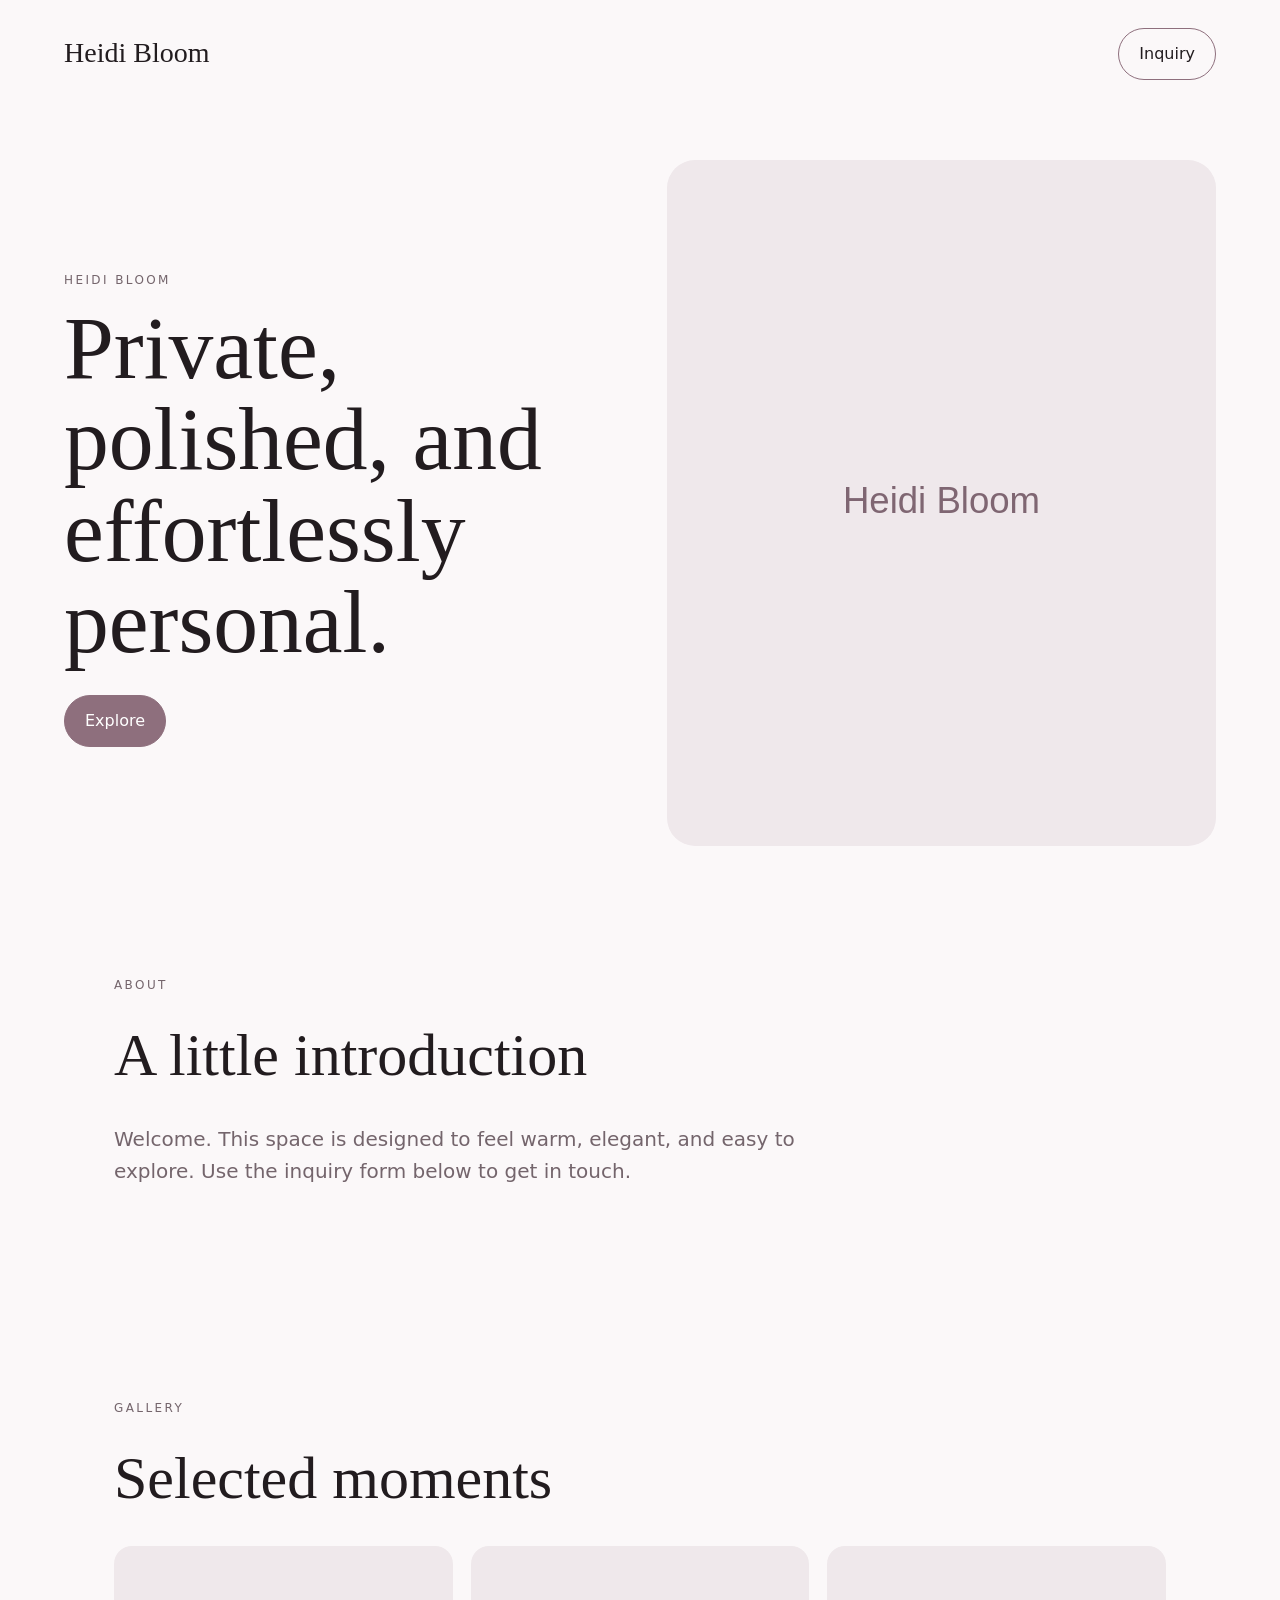
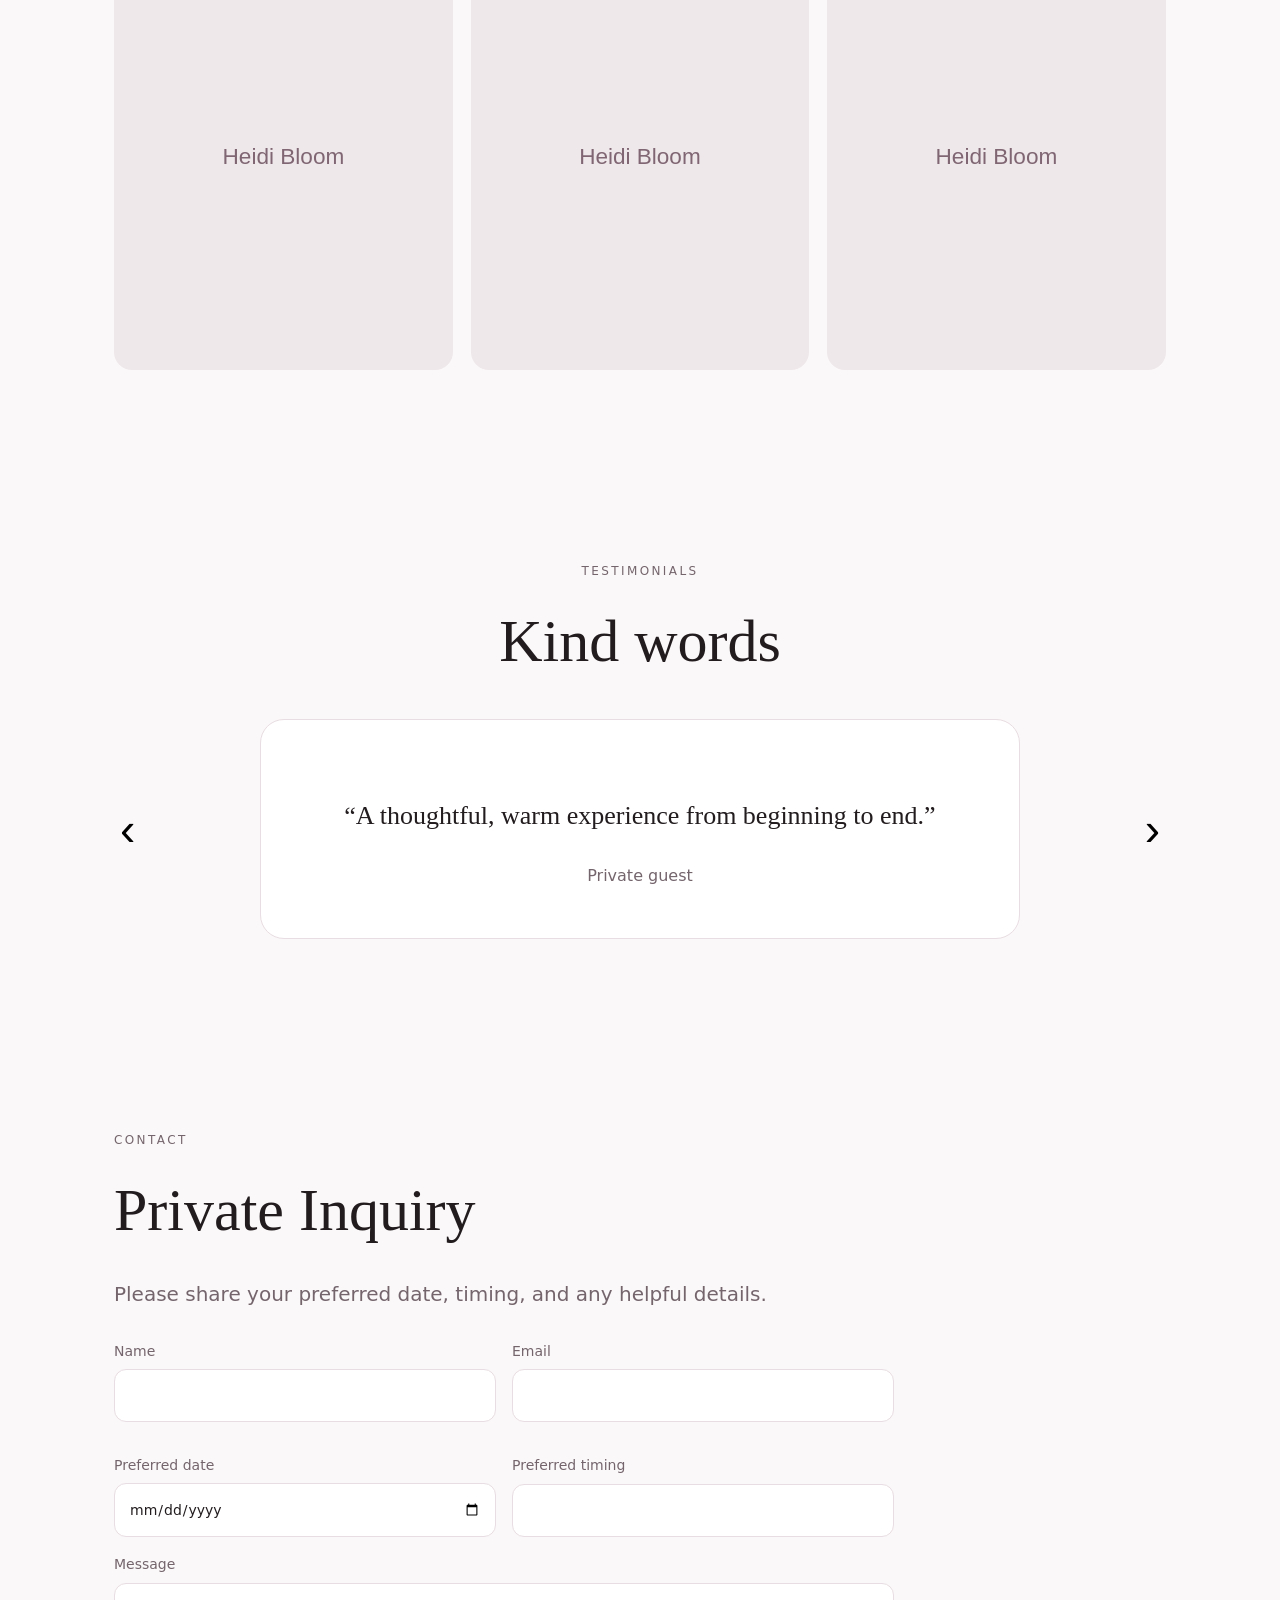
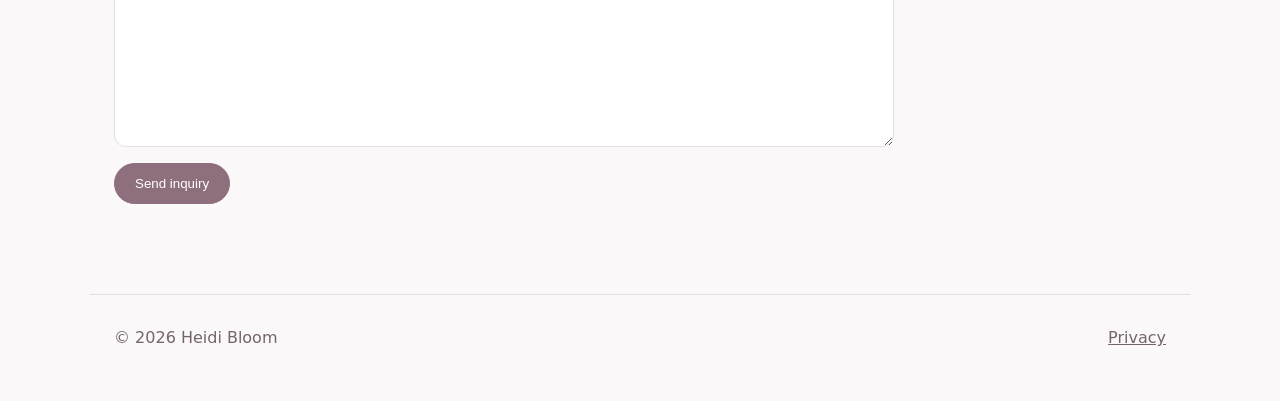
==== index.html @ bb76b2b1 "Add files via upload" ====
<!doctype html><html lang="en"><head><meta charset="utf-8"><meta name="viewport" content="width=device-width,initial-scale=1"><title>Heidi Bloom</title><link rel="stylesheet" href="/styles.css"></head><body>
<header class="hero"><nav><div class="brand" id="brand">Heidi Bloom</div><a href="#inquiry" class="navbtn">Inquiry</a></nav><div class="hero-grid"><div><p class="eyebrow">HEIDI BLOOM</p><h1 id="tagline">Private, polished, and effortlessly personal.</h1><a class="cta" href="#about">Explore</a></div><img id="heroImage" src="/uploads/hero-placeholder.svg" alt="Heidi Bloom"></div></header>
<main><section id="about" class="section"><p class="eyebrow">ABOUT</p><h2>A little introduction</h2><p id="aboutText"></p></section>
<section class="section"><div class="section-head"><div><p class="eyebrow">GALLERY</p><h2>Selected moments</h2></div></div><div id="gallery" class="gallery"></div></section>
<section class="section testimonials"><p class="eyebrow">TESTIMONIALS</p><h2>Kind words</h2><div class="testimonial-wrap"><button id="prevT" aria-label="Previous testimonial">‹</button><div id="testimonial"></div><button id="nextT" aria-label="Next testimonial">›</button></div></section>
<section id="inquiry" class="section inquiry"><p class="eyebrow">CONTACT</p><h2 id="inquiryHeading">Private Inquiry</h2><p id="inquiryNote"></p><form name="inquiry" method="POST" data-netlify="true" netlify-honeypot="bot-field"><input type="hidden" name="form-name" value="inquiry"><p class="hidden"><label>Don’t fill this out: <input name="bot-field"></label></p><div class="form-grid"><label>Name<input name="name" required></label><label>Email<input name="email" type="email" required></label><label>Preferred date<input name="preferred-date" type="date"></label><label>Preferred timing<input name="timing"></label></div><label>Message<textarea name="message" rows="6" required></textarea></label><button class="cta" type="submit">Send inquiry</button></form></section></main>
<footer><span>© <span id="year"></span> Heidi Bloom</span><a href="/privacy.html">Privacy</a></footer><script src="/site.js"></script></body></html>
---- styles.css ----
:root{--bg:#fbf8f9;--text:#221c1f;--muted:#74656c;--card:#fff;--accent:#8e6f7d;--line:#e8dde2}*{box-sizing:border-box}html{scroll-behavior:smooth}body{margin:0;font-family:Inter,ui-sans-serif,system-ui,-apple-system,BlinkMacSystemFont,"Segoe UI",sans-serif;background:var(--bg);color:var(--text);line-height:1.6}a{color:inherit}.hero{min-height:88vh;padding:28px max(5vw,24px)}nav{display:flex;justify-content:space-between;align-items:center;max-width:1180px;margin:auto}.brand{font-family:Georgia,serif;font-size:28px}.navbtn,.cta{display:inline-block;border:1px solid var(--accent);padding:12px 20px;border-radius:999px;text-decoration:none;background:var(--accent);color:#fff}.navbtn{background:transparent;color:var(--text)}.hero-grid{max-width:1180px;margin:80px auto 0;display:grid;grid-template-columns:1fr 1fr;gap:54px;align-items:center}.hero h1{font-family:Georgia,serif;font-size:clamp(48px,7vw,92px);line-height:1.02;font-weight:500;margin:8px 0 28px}.hero img{width:100%;aspect-ratio:4/5;object-fit:cover;border-radius:28px}.eyebrow{letter-spacing:.2em;font-size:12px;color:var(--muted)}.section{max-width:1100px;margin:auto;padding:90px 24px}.section h2{font-family:Georgia,serif;font-size:clamp(36px,5vw,60px);font-weight:500;margin:4px 0 20px}.section>p:not(.eyebrow){max-width:720px;font-size:20px;color:var(--muted)}.gallery{display:grid;grid-template-columns:repeat(3,1fr);gap:18px}.gallery img{width:100%;aspect-ratio:4/5;object-fit:cover;border-radius:18px}.testimonials{text-align:center}.testimonial-wrap{display:grid;grid-template-columns:auto 1fr auto;gap:22px;align-items:center;margin-top:30px}.testimonial-wrap button{border:0;background:transparent;font-size:46px;cursor:pointer}.testimonial-card{background:var(--card);border:1px solid var(--line);border-radius:24px;padding:42px;max-width:760px;margin:auto;min-height:220px;display:flex;flex-direction:column;justify-content:center}.testimonial-card p{font-family:Georgia,serif;font-size:26px}.testimonial-card img{max-height:360px;max-width:100%;object-fit:contain;border-radius:14px}.testimonial-card span{color:var(--muted)}.inquiry form{max-width:780px;margin-top:30px}.form-grid{display:grid;grid-template-columns:1fr 1fr;gap:16px}label{display:grid;gap:7px;margin-bottom:16px;font-size:14px;color:var(--muted)}input,textarea{width:100%;padding:14px;border-radius:12px;border:1px solid var(--line);background:#fff;font:inherit;color:var(--text)}.hidden{display:none}footer{max-width:1100px;margin:auto;padding:30px 24px 50px;display:flex;justify-content:space-between;color:var(--muted);border-top:1px solid var(--line)}body.theme-rose{--bg:#fff7f8;--accent:#a85b70}body.theme-sage{--bg:#f7faf6;--accent:#6e7f69}body.theme-midnight{--bg:#161417;--text:#f7f3f5;--muted:#c2b9be;--card:#211e22;--line:#3a3438;--accent:#b994a6}body.theme-sand{--bg:#faf6ef;--accent:#9a795f}@media(max-width:780px){.hero-grid,.form-grid{grid-template-columns:1fr}.hero-grid{margin-top:45px}.gallery{grid-template-columns:1fr 1fr}.section{padding:65px 20px}}
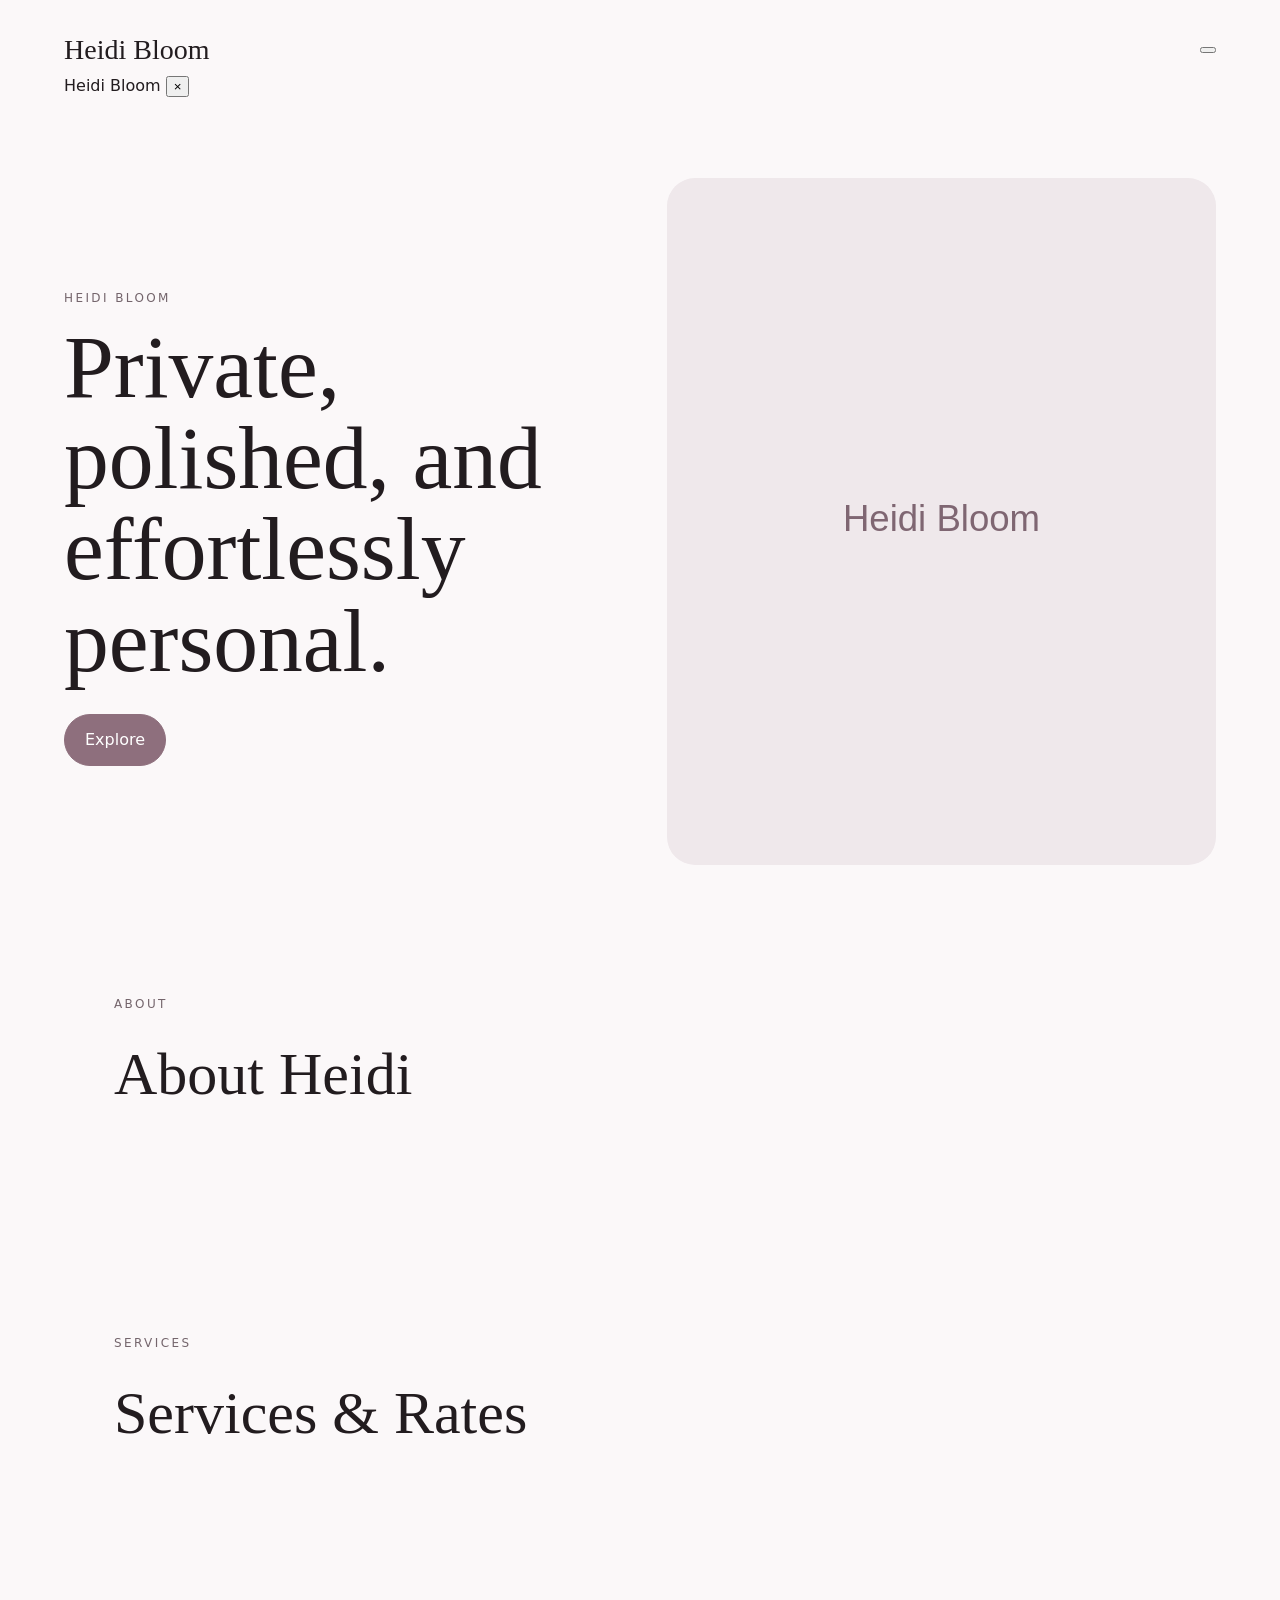
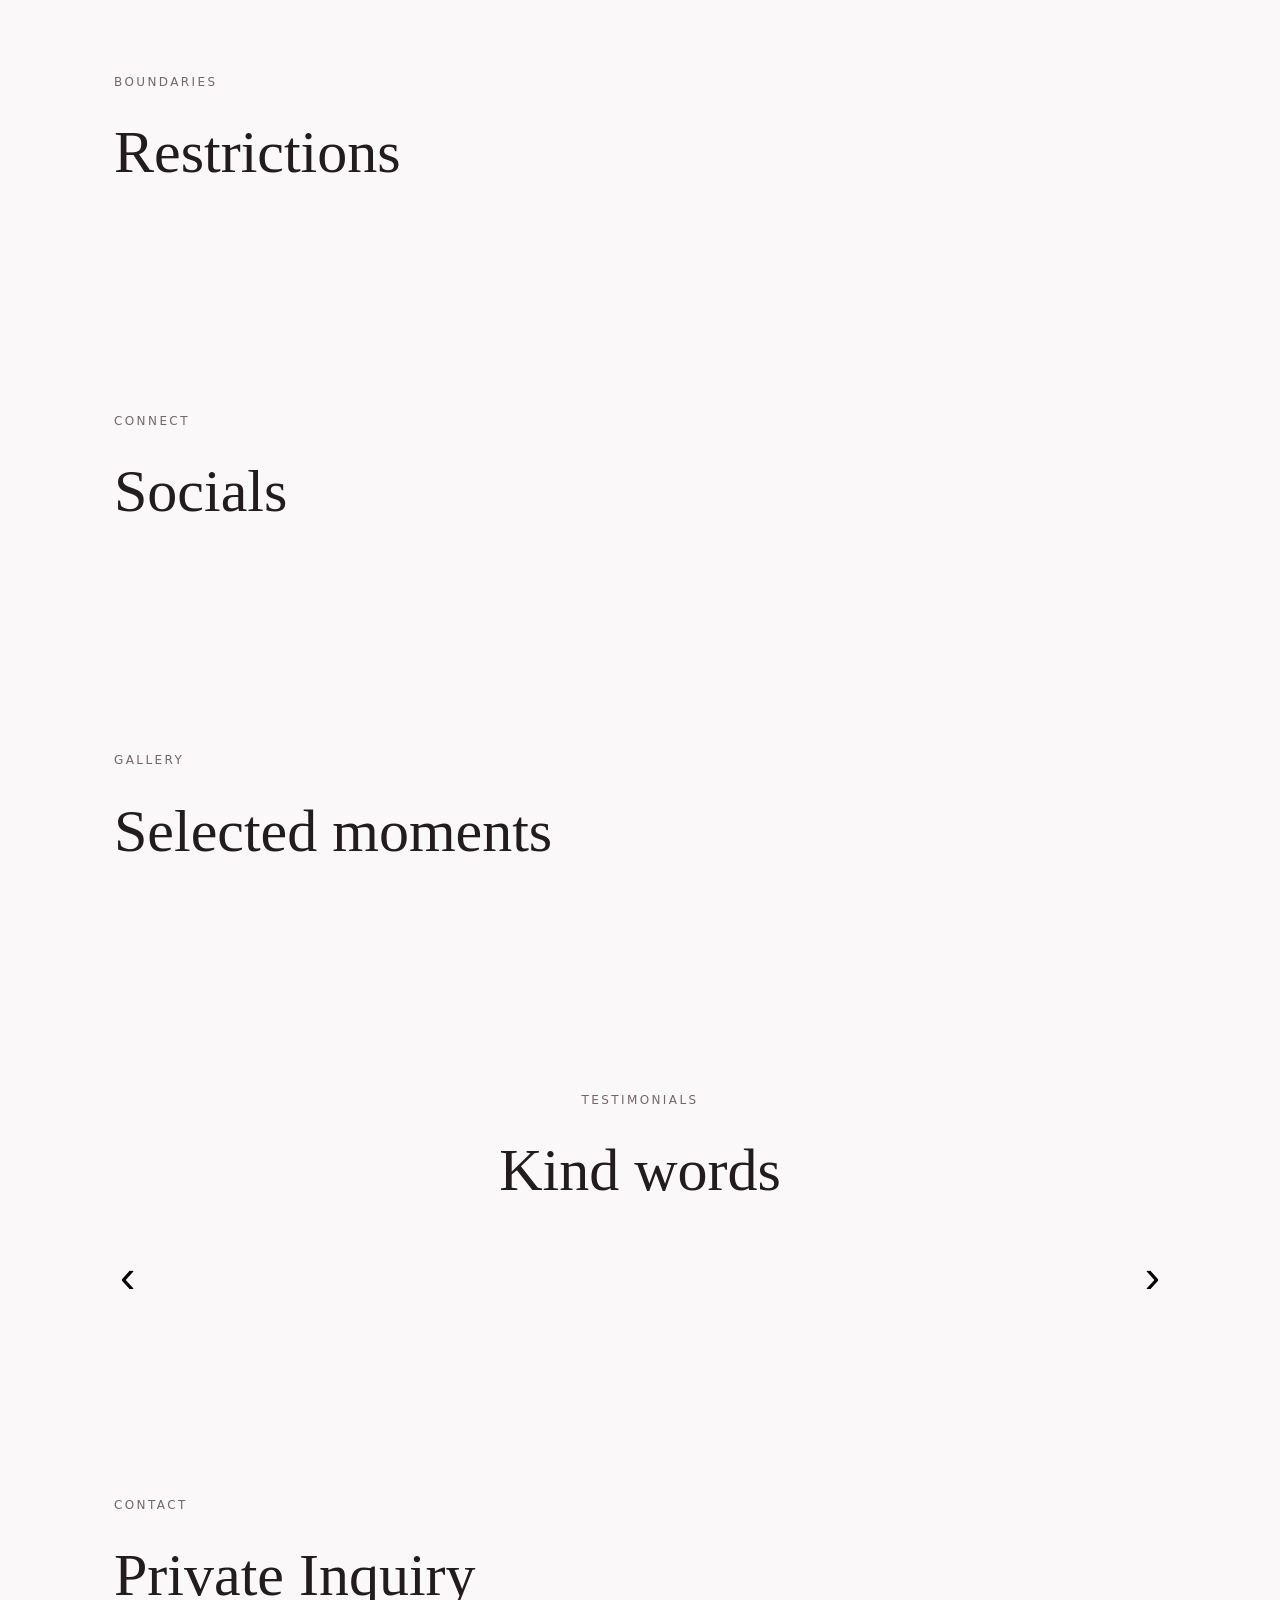
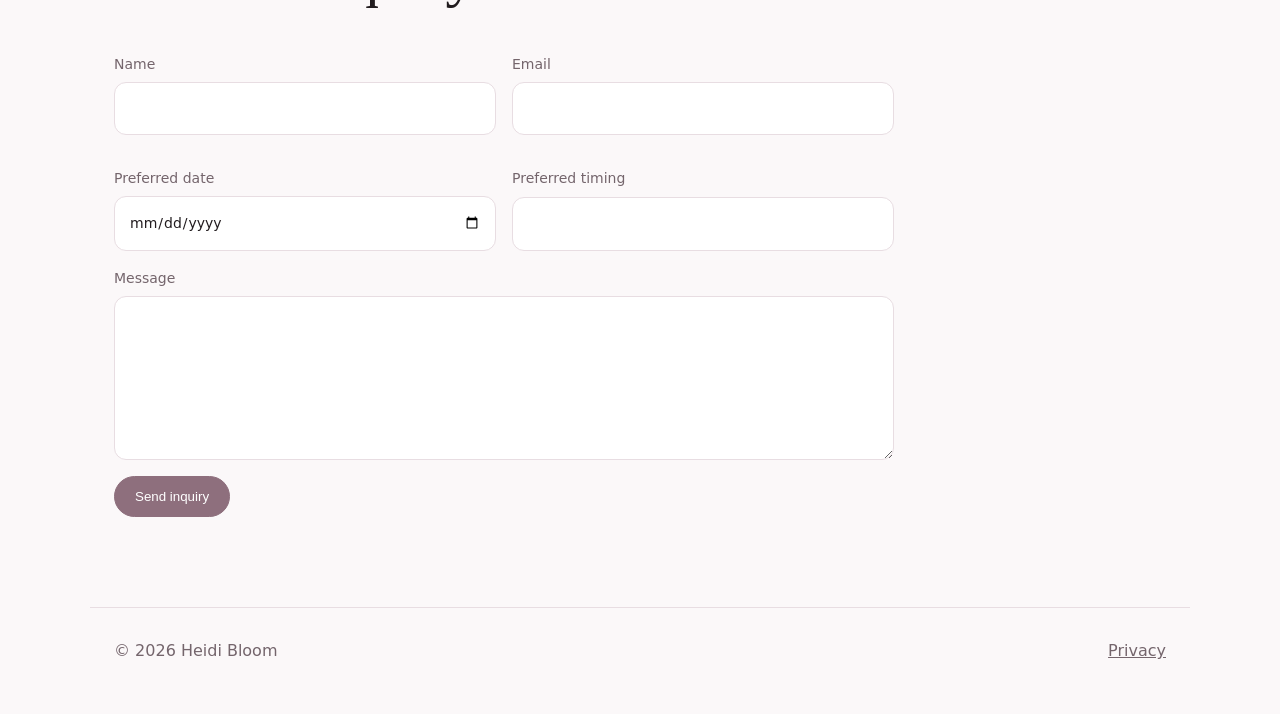
==== commit 4a15892e: "Refactor index.html to enhance layout and navigation Updated the HTML structure to include a menu bu" ====
--- a/index.html
+++ b/index.html
@@ -1,7 +1,159 @@
-<!doctype html><html lang="en"><head><meta charset="utf-8"><meta name="viewport" content="width=device-width,initial-scale=1"><title>Heidi Bloom</title><link rel="stylesheet" href="/styles.css"></head><body>
-<header class="hero"><nav><div class="brand" id="brand">Heidi Bloom</div><a href="#inquiry" class="navbtn">Inquiry</a></nav><div class="hero-grid"><div><p class="eyebrow">HEIDI BLOOM</p><h1 id="tagline">Private, polished, and effortlessly personal.</h1><a class="cta" href="#about">Explore</a></div><img id="heroImage" src="/uploads/hero-placeholder.svg" alt="Heidi Bloom"></div></header>
-<main><section id="about" class="section"><p class="eyebrow">ABOUT</p><h2>A little introduction</h2><p id="aboutText"></p></section>
-<section class="section"><div class="section-head"><div><p class="eyebrow">GALLERY</p><h2>Selected moments</h2></div></div><div id="gallery" class="gallery"></div></section>
-<section class="section testimonials"><p class="eyebrow">TESTIMONIALS</p><h2>Kind words</h2><div class="testimonial-wrap"><button id="prevT" aria-label="Previous testimonial">‹</button><div id="testimonial"></div><button id="nextT" aria-label="Next testimonial">›</button></div></section>
-<section id="inquiry" class="section inquiry"><p class="eyebrow">CONTACT</p><h2 id="inquiryHeading">Private Inquiry</h2><p id="inquiryNote"></p><form name="inquiry" method="POST" data-netlify="true" netlify-honeypot="bot-field"><input type="hidden" name="form-name" value="inquiry"><p class="hidden"><label>Don’t fill this out: <input name="bot-field"></label></p><div class="form-grid"><label>Name<input name="name" required></label><label>Email<input name="email" type="email" required></label><label>Preferred date<input name="preferred-date" type="date"></label><label>Preferred timing<input name="timing"></label></div><label>Message<textarea name="message" rows="6" required></textarea></label><button class="cta" type="submit">Send inquiry</button></form></section></main>
-<footer><span>© <span id="year"></span> Heidi Bloom</span><a href="/privacy.html">Privacy</a></footer><script src="/site.js"></script></body></html>
+<!doctype html>
+<html lang="en">
+<head>
+  <meta charset="utf-8">
+  <meta name="viewport" content="width=device-width,initial-scale=1">
+  <title>Heidi Bloom</title>
+  <link rel="stylesheet" href="/styles.css">
+</head>
+
+<body>
+
+<header class="hero">
+  <nav>
+    <div class="brand" id="brand">Heidi Bloom</div>
+
+    <button
+      id="menuButton"
+      class="menu-button"
+      type="button"
+      aria-label="Open menu"
+      aria-expanded="false"
+      aria-controls="siteMenu">
+      <span></span>
+      <span></span>
+      <span></span>
+    </button>
+  </nav>
+
+  <div id="menuBackdrop" class="menu-backdrop"></div>
+
+  <aside id="siteMenu" class="site-menu" aria-hidden="true">
+    <div class="menu-header">
+      <span class="menu-title">Heidi Bloom</span>
+      <button id="menuClose" class="menu-close" type="button" aria-label="Close menu">×</button>
+    </div>
+
+    <div id="menuLinks" class="menu-links"></div>
+  </aside>
+
+  <div class="hero-grid">
+    <div>
+      <p class="eyebrow">HEIDI BLOOM</p>
+      <h1 id="tagline">Private, polished, and effortlessly personal.</h1>
+      <a id="exploreButton" class="cta" href="#about">Explore</a>
+    </div>
+
+    <img id="heroImage" src="/uploads/hero-placeholder.svg" alt="Heidi Bloom">
+  </div>
+</header>
+
+<main>
+
+  <section id="about" class="section optional-section">
+    <p class="eyebrow">ABOUT</p>
+    <h2>About Heidi</h2>
+    <p id="aboutText"></p>
+  </section>
+
+  <section id="services" class="section optional-section">
+    <p class="eyebrow">SERVICES</p>
+    <h2>Services &amp; Rates</h2>
+    <div id="servicesList" class="services-list"></div>
+  </section>
+
+  <section id="restrictions" class="section optional-section">
+    <p class="eyebrow">BOUNDARIES</p>
+    <h2>Restrictions</h2>
+    <div id="restrictionsList" class="restrictions-list"></div>
+  </section>
+
+  <section id="socials" class="section optional-section">
+    <p class="eyebrow">CONNECT</p>
+    <h2>Socials</h2>
+    <div id="socialLinks" class="social-links"></div>
+  </section>
+
+  <section id="gallerySection" class="section optional-section">
+    <div class="section-head">
+      <div>
+        <p class="eyebrow">GALLERY</p>
+        <h2>Selected moments</h2>
+      </div>
+    </div>
+
+    <div id="gallery" class="gallery"></div>
+  </section>
+
+  <section id="testimonialsSection" class="section testimonials optional-section">
+    <p class="eyebrow">TESTIMONIALS</p>
+    <h2>Kind words</h2>
+
+    <div class="testimonial-wrap">
+      <button id="prevT" type="button" aria-label="Previous testimonial">‹</button>
+      <div id="testimonial"></div>
+      <button id="nextT" type="button" aria-label="Next testimonial">›</button>
+    </div>
+  </section>
+
+  <section id="inquiry" class="section inquiry optional-section">
+    <p class="eyebrow">CONTACT</p>
+    <h2 id="inquiryHeading">Private Inquiry</h2>
+    <p id="inquiryNote"></p>
+
+    <form
+      name="inquiry"
+      method="POST"
+      data-netlify="true"
+      netlify-honeypot="bot-field">
+
+      <input type="hidden" name="form-name" value="inquiry">
+
+      <p class="hidden">
+        <label>
+          Don’t fill this out:
+          <input name="bot-field">
+        </label>
+      </p>
+
+      <div class="form-grid">
+        <label>
+          Name
+          <input name="name" required>
+        </label>
+
+        <label>
+          Email
+          <input name="email" type="email" required>
+        </label>
+
+        <label>
+          Preferred date
+          <input name="preferred-date" type="date">
+        </label>
+
+        <label>
+          Preferred timing
+          <input name="timing">
+        </label>
+      </div>
+
+      <label>
+        Message
+        <textarea name="message" rows="6" required></textarea>
+      </label>
+
+      <button class="cta" type="submit">Send inquiry</button>
+    </form>
+  </section>
+
+</main>
+
+<footer>
+  <span>© <span id="year"></span> Heidi Bloom</span>
+  <a href="/privacy.html">Privacy</a>
+</footer>
+
+<script src="/site.js"></script>
+</body>
+</html>
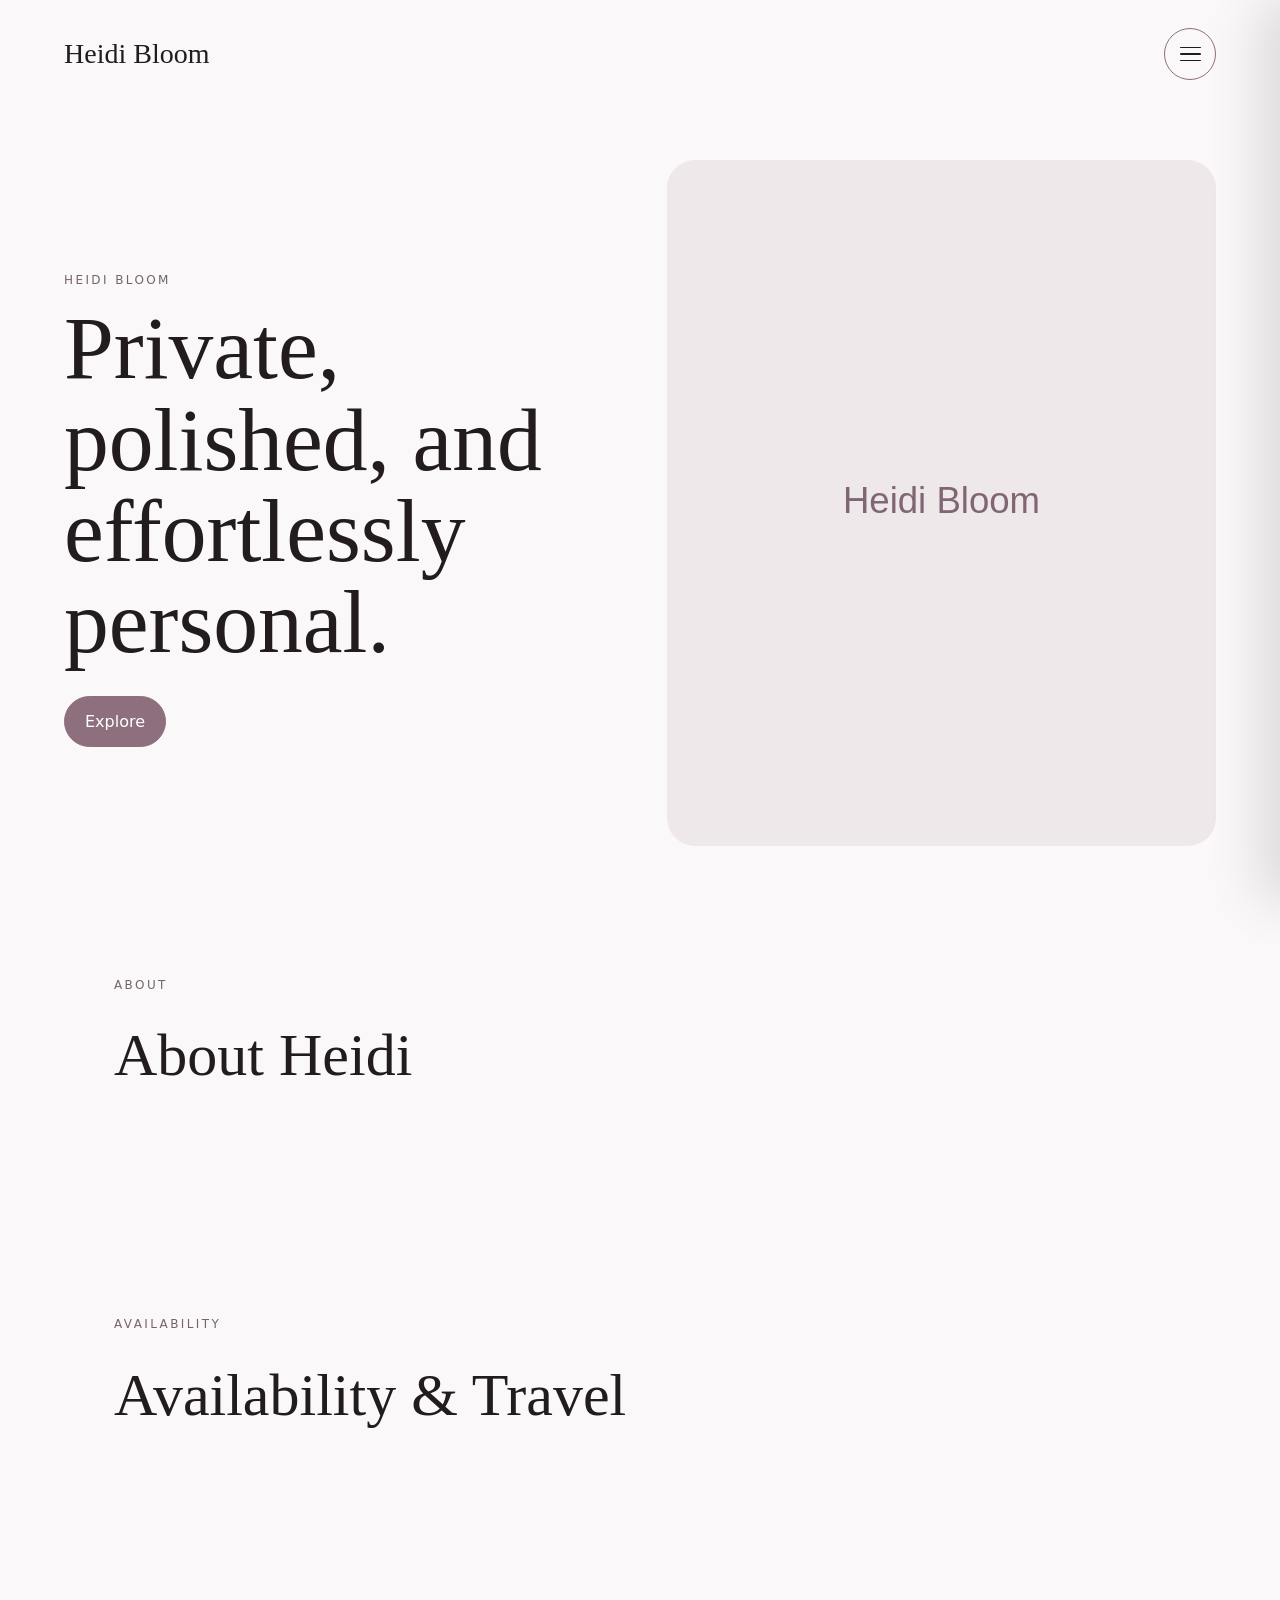
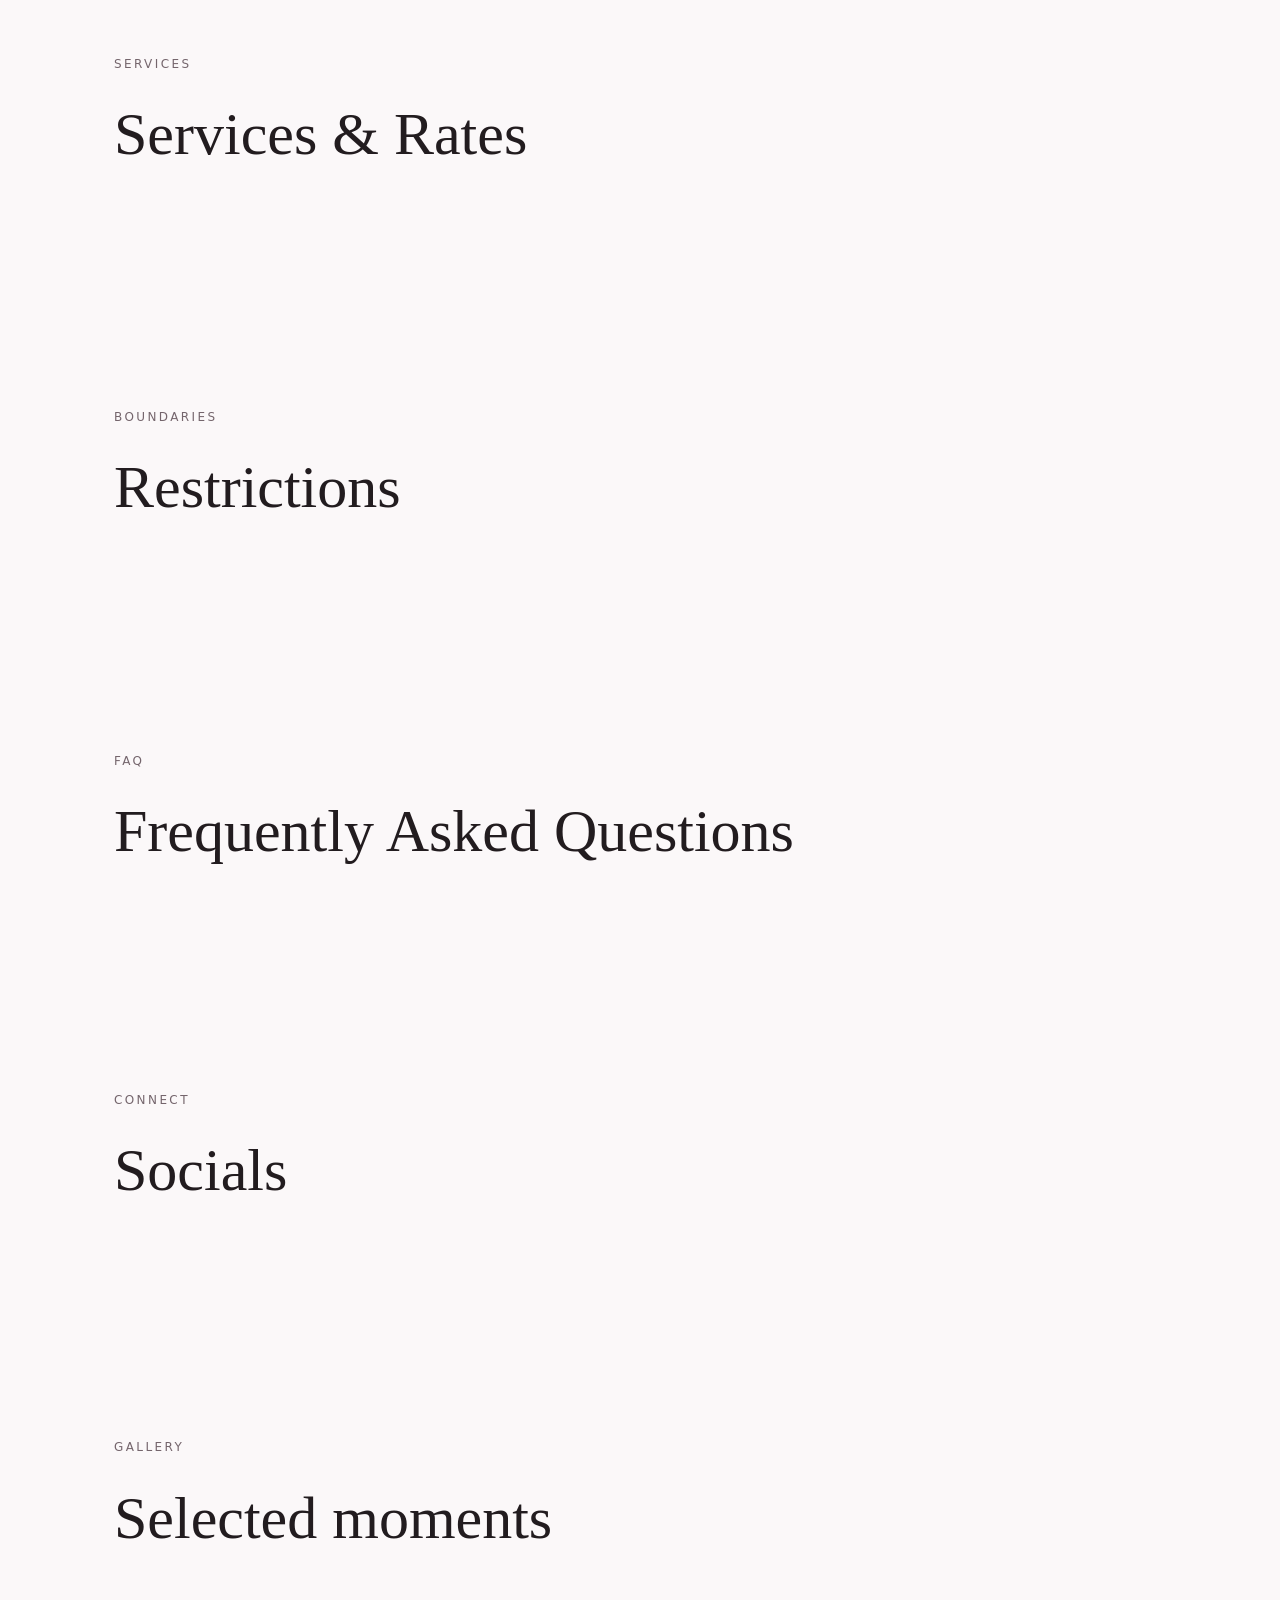
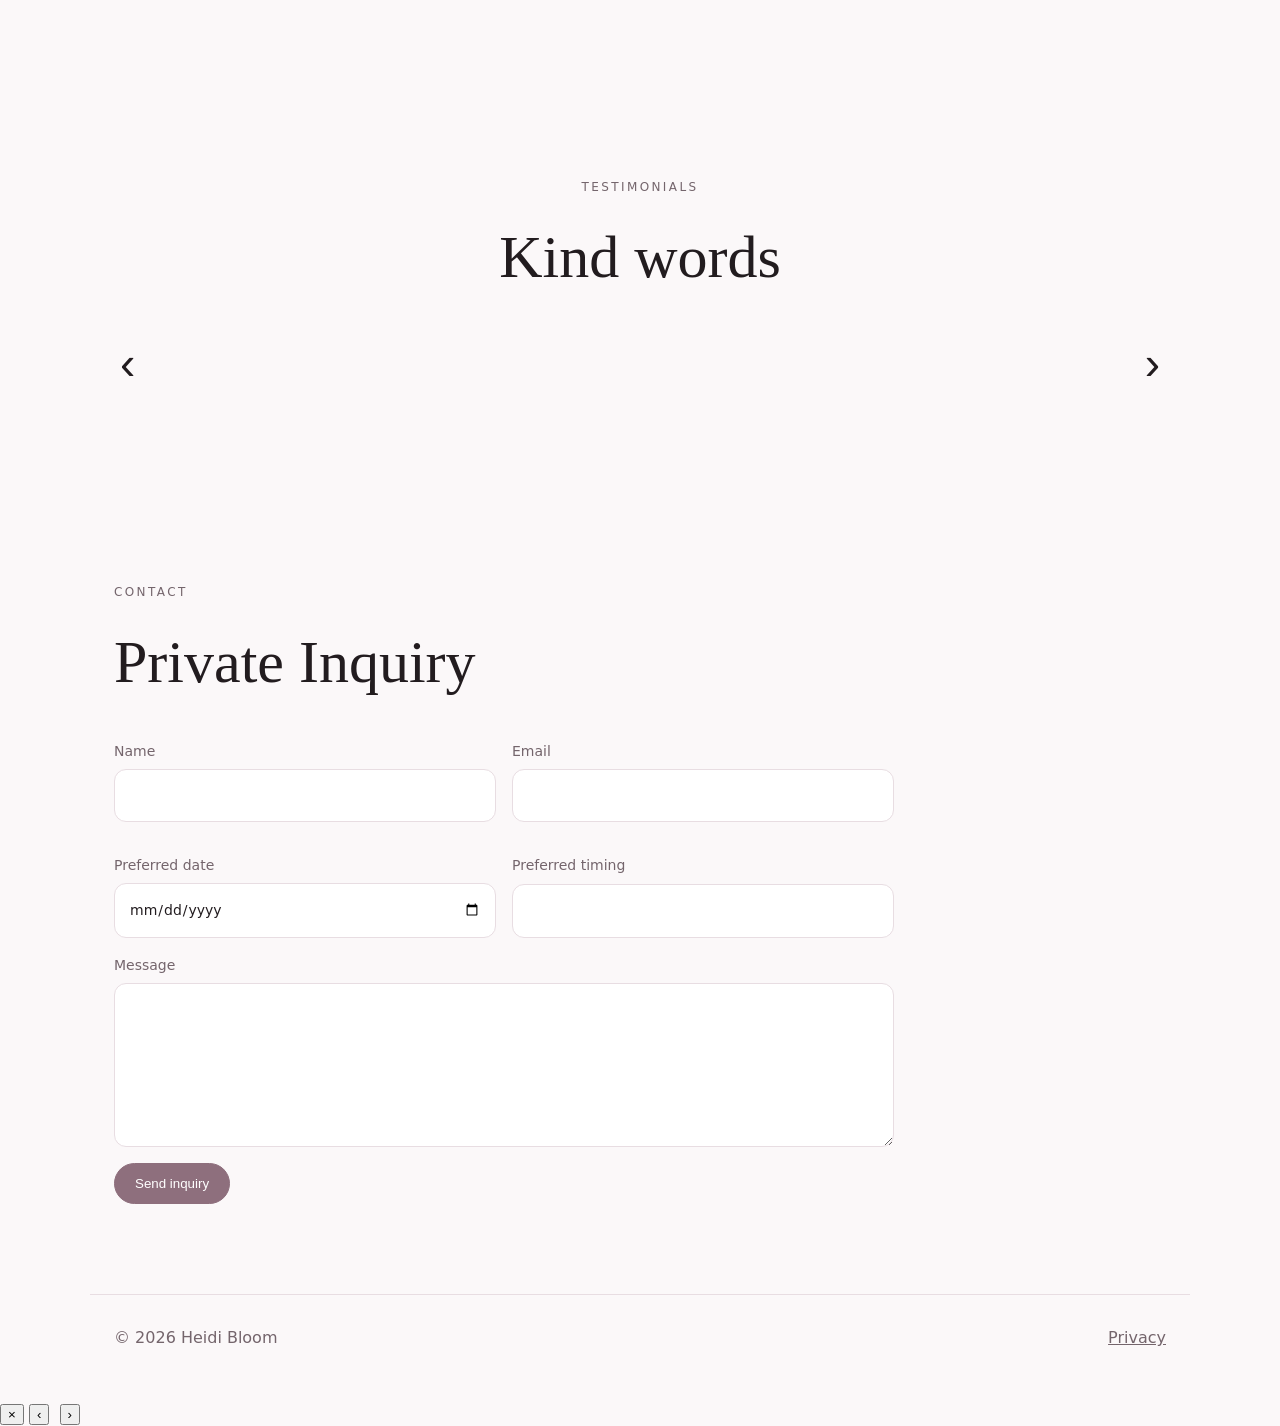
==== commit 9d1d4539: "Enhance SEO with meta tags for social sharing Added Open Graph and Twitter meta tags for better shar" ====
--- a/index.html
+++ b/index.html
@@ -3,7 +3,21 @@
 <head>
   <meta charset="utf-8">
   <meta name="viewport" content="width=device-width,initial-scale=1">
+
   <title>Heidi Bloom</title>
+  <meta id="metaDescription" name="description" content="Heidi Bloom">
+
+  <meta property="og:type" content="website">
+  <meta id="ogTitle" property="og:title" content="Heidi Bloom">
+  <meta id="ogDescription" property="og:description" content="Heidi Bloom">
+  <meta id="ogImage" property="og:image" content="">
+  <meta id="ogUrl" property="og:url" content="">
+
+  <meta name="twitter:card" content="summary_large_image">
+  <meta id="twitterTitle" name="twitter:title" content="Heidi Bloom">
+  <meta id="twitterDescription" name="twitter:description" content="Heidi Bloom">
+  <meta id="twitterImage" name="twitter:image" content="">
+
   <link rel="stylesheet" href="/styles.css">
 </head>
 
@@ -31,7 +45,11 @@
   <aside id="siteMenu" class="site-menu" aria-hidden="true">
     <div class="menu-header">
       <span class="menu-title">Heidi Bloom</span>
-      <button id="menuClose" class="menu-close" type="button" aria-label="Close menu">×</button>
+      <button
+        id="menuClose"
+        class="menu-close"
+        type="button"
+        aria-label="Close menu">×</button>
     </div>
 
     <div id="menuLinks" class="menu-links"></div>
@@ -44,7 +62,10 @@
       <a id="exploreButton" class="cta" href="#about">Explore</a>
     </div>
 
-    <img id="heroImage" src="/uploads/hero-placeholder.svg" alt="Heidi Bloom">
+    <img
+      id="heroImage"
+      src="/uploads/hero-placeholder.svg"
+      alt="Heidi Bloom">
   </div>
 </header>
 
@@ -56,6 +77,12 @@
     <p id="aboutText"></p>
   </section>
 
+  <section id="availability" class="section optional-section">
+    <p class="eyebrow">AVAILABILITY</p>
+    <h2>Availability &amp; Travel</h2>
+    <div id="availabilityList" class="availability-list"></div>
+  </section>
+
   <section id="services" class="section optional-section">
     <p class="eyebrow">SERVICES</p>
     <h2>Services &amp; Rates</h2>
@@ -66,6 +93,12 @@
     <p class="eyebrow">BOUNDARIES</p>
     <h2>Restrictions</h2>
     <div id="restrictionsList" class="restrictions-list"></div>
+  </section>
+
+  <section id="faq" class="section optional-section">
+    <p class="eyebrow">FAQ</p>
+    <h2>Frequently Asked Questions</h2>
+    <div id="faqList" class="faq-list"></div>
   </section>
 
   <section id="socials" class="section optional-section">
@@ -85,14 +118,25 @@
     <div id="gallery" class="gallery"></div>
   </section>
 
-  <section id="testimonialsSection" class="section testimonials optional-section">
+  <section
+    id="testimonialsSection"
+    class="section testimonials optional-section">
+
     <p class="eyebrow">TESTIMONIALS</p>
     <h2>Kind words</h2>
 
     <div class="testimonial-wrap">
-      <button id="prevT" type="button" aria-label="Previous testimonial">‹</button>
+      <button
+        id="prevT"
+        type="button"
+        aria-label="Previous testimonial">‹</button>
+
       <div id="testimonial"></div>
-      <button id="nextT" type="button" aria-label="Next testimonial">›</button>
+
+      <button
+        id="nextT"
+        type="button"
+        aria-label="Next testimonial">›</button>
     </div>
   </section>
 
@@ -104,6 +148,7 @@
     <form
       name="inquiry"
       method="POST"
+      action="/thank-you.html"
       data-netlify="true"
       netlify-honeypot="bot-field">
 
@@ -154,6 +199,36 @@
   <a href="/privacy.html">Privacy</a>
 </footer>
 
+<!-- Gallery lightbox -->
+<div
+  id="lightbox"
+  class="lightbox"
+  aria-hidden="true"
+  role="dialog"
+  aria-modal="true"
+  aria-label="Gallery image">
+
+  <button
+    id="lightboxClose"
+    class="lightbox-close"
+    type="button"
+    aria-label="Close image">×</button>
+
+  <button
+    id="lightboxPrev"
+    class="lightbox-nav lightbox-prev"
+    type="button"
+    aria-label="Previous image">‹</button>
+
+  <img id="lightboxImage" src="" alt="">
+
+  <button
+    id="lightboxNext"
+    class="lightbox-nav lightbox-next"
+    type="button"
+    aria-label="Next image">›</button>
+</div>
+
 <script src="/site.js"></script>
 </body>
 </html>
--- a/styles.css
+++ b/styles.css
@@ -1 +1,595 @@
-:root{--bg:#fbf8f9;--text:#221c1f;--muted:#74656c;--card:#fff;--accent:#8e6f7d;--line:#e8dde2}*{box-sizing:border-box}html{scroll-behavior:smooth}body{margin:0;font-family:Inter,ui-sans-serif,system-ui,-apple-system,BlinkMacSystemFont,"Segoe UI",sans-serif;background:var(--bg);color:var(--text);line-height:1.6}a{color:inherit}.hero{min-height:88vh;padding:28px max(5vw,24px)}nav{display:flex;justify-content:space-between;align-items:center;max-width:1180px;margin:auto}.brand{font-family:Georgia,serif;font-size:28px}.navbtn,.cta{display:inline-block;border:1px solid var(--accent);padding:12px 20px;border-radius:999px;text-decoration:none;background:var(--accent);color:#fff}.navbtn{background:transparent;color:var(--text)}.hero-grid{max-width:1180px;margin:80px auto 0;display:grid;grid-template-columns:1fr 1fr;gap:54px;align-items:center}.hero h1{font-family:Georgia,serif;font-size:clamp(48px,7vw,92px);line-height:1.02;font-weight:500;margin:8px 0 28px}.hero img{width:100%;aspect-ratio:4/5;object-fit:cover;border-radius:28px}.eyebrow{letter-spacing:.2em;font-size:12px;color:var(--muted)}.section{max-width:1100px;margin:auto;padding:90px 24px}.section h2{font-family:Georgia,serif;font-size:clamp(36px,5vw,60px);font-weight:500;margin:4px 0 20px}.section>p:not(.eyebrow){max-width:720px;font-size:20px;color:var(--muted)}.gallery{display:grid;grid-template-columns:repeat(3,1fr);gap:18px}.gallery img{width:100%;aspect-ratio:4/5;object-fit:cover;border-radius:18px}.testimonials{text-align:center}.testimonial-wrap{display:grid;grid-template-columns:auto 1fr auto;gap:22px;align-items:center;margin-top:30px}.testimonial-wrap button{border:0;background:transparent;font-size:46px;cursor:pointer}.testimonial-card{background:var(--card);border:1px solid var(--line);border-radius:24px;padding:42px;max-width:760px;margin:auto;min-height:220px;display:flex;flex-direction:column;justify-content:center}.testimonial-card p{font-family:Georgia,serif;font-size:26px}.testimonial-card img{max-height:360px;max-width:100%;object-fit:contain;border-radius:14px}.testimonial-card span{color:var(--muted)}.inquiry form{max-width:780px;margin-top:30px}.form-grid{display:grid;grid-template-columns:1fr 1fr;gap:16px}label{display:grid;gap:7px;margin-bottom:16px;font-size:14px;color:var(--muted)}input,textarea{width:100%;padding:14px;border-radius:12px;border:1px solid var(--line);background:#fff;font:inherit;color:var(--text)}.hidden{display:none}footer{max-width:1100px;margin:auto;padding:30px 24px 50px;display:flex;justify-content:space-between;color:var(--muted);border-top:1px solid var(--line)}body.theme-rose{--bg:#fff7f8;--accent:#a85b70}body.theme-sage{--bg:#f7faf6;--accent:#6e7f69}body.theme-midnight{--bg:#161417;--text:#f7f3f5;--muted:#c2b9be;--card:#211e22;--line:#3a3438;--accent:#b994a6}body.theme-sand{--bg:#faf6ef;--accent:#9a795f}@media(max-width:780px){.hero-grid,.form-grid{grid-template-columns:1fr}.hero-grid{margin-top:45px}.gallery{grid-template-columns:1fr 1fr}.section{padding:65px 20px}}
+:root{
+  --bg:#fbf8f9;
+  --text:#221c1f;
+  --muted:#74656c;
+  --card:#fff;
+  --accent:#8e6f7d;
+  --line:#e8dde2;
+}
+
+*{box-sizing:border-box}
+
+html{scroll-behavior:smooth}
+
+body{
+  margin:0;
+  font-family:Inter,ui-sans-serif,system-ui,-apple-system,BlinkMacSystemFont,"Segoe UI",sans-serif;
+  background:var(--bg);
+  color:var(--text);
+  line-height:1.6;
+}
+
+body.menu-open{overflow:hidden}
+
+a{color:inherit}
+
+.hero{
+  min-height:88vh;
+  padding:28px max(5vw,24px);
+}
+
+nav{
+  display:flex;
+  justify-content:space-between;
+  align-items:center;
+  max-width:1180px;
+  margin:auto;
+}
+
+.brand{
+  font-family:Georgia,serif;
+  font-size:28px;
+}
+
+/* Hamburger */
+
+.menu-button{
+  width:52px;
+  height:52px;
+  border:1px solid var(--accent);
+  border-radius:50%;
+  background:transparent;
+  display:flex;
+  flex-direction:column;
+  align-items:center;
+  justify-content:center;
+  gap:5px;
+  cursor:pointer;
+  color:var(--text);
+}
+
+.menu-button span{
+  display:block;
+  width:21px;
+  height:1.5px;
+  background:currentColor;
+  border-radius:10px;
+}
+
+/* Slide-out menu */
+
+.menu-backdrop{
+  position:fixed;
+  inset:0;
+  background:rgba(0,0,0,.45);
+  opacity:0;
+  visibility:hidden;
+  transition:opacity .3s ease,visibility .3s ease;
+  z-index:999;
+}
+
+.menu-backdrop.open{
+  opacity:1;
+  visibility:visible;
+}
+
+.site-menu{
+  position:fixed;
+  top:0;
+  right:0;
+  width:min(420px,88vw);
+  height:100vh;
+  background:var(--card);
+  border-left:1px solid var(--line);
+  padding:32px;
+  transform:translateX(100%);
+  transition:transform .35s ease;
+  z-index:1000;
+  box-shadow:-20px 0 50px rgba(0,0,0,.12);
+}
+
+.site-menu.open{
+  transform:translateX(0);
+}
+
+.menu-header{
+  display:flex;
+  justify-content:space-between;
+  align-items:center;
+  padding-bottom:28px;
+  border-bottom:1px solid var(--line);
+}
+
+.menu-title{
+  font-family:Georgia,serif;
+  font-size:25px;
+}
+
+.menu-close{
+  border:0;
+  background:transparent;
+  color:var(--text);
+  font-size:38px;
+  line-height:1;
+  cursor:pointer;
+  padding:0 4px;
+}
+
+.menu-links{
+  display:flex;
+  flex-direction:column;
+  padding-top:26px;
+}
+
+.menu-links a{
+  font-family:Georgia,serif;
+  font-size:30px;
+  line-height:1.2;
+  padding:17px 4px;
+  text-decoration:none;
+  border-bottom:1px solid var(--line);
+  transition:opacity .2s ease;
+}
+
+.menu-links a:hover{opacity:.6}
+
+/* Hero */
+
+.hero-grid{
+  max-width:1180px;
+  margin:80px auto 0;
+  display:grid;
+  grid-template-columns:1fr 1fr;
+  gap:54px;
+  align-items:center;
+}
+
+.hero h1{
+  font-family:Georgia,serif;
+  font-size:clamp(48px,7vw,92px);
+  line-height:1.02;
+  font-weight:500;
+  margin:8px 0 28px;
+}
+
+.hero img{
+  width:100%;
+  aspect-ratio:4/5;
+  object-fit:cover;
+  border-radius:28px;
+}
+
+.eyebrow{
+  letter-spacing:.2em;
+  font-size:12px;
+  color:var(--muted);
+}
+
+.cta{
+  display:inline-block;
+  border:1px solid var(--accent);
+  padding:12px 20px;
+  border-radius:999px;
+  text-decoration:none;
+  background:var(--accent);
+  color:#fff;
+}
+
+/* General sections */
+
+.section{
+  max-width:1100px;
+  margin:auto;
+  padding:90px 24px;
+}
+
+.section h2{
+  font-family:Georgia,serif;
+  font-size:clamp(36px,5vw,60px);
+  font-weight:500;
+  margin:4px 0 20px;
+}
+
+.section>p:not(.eyebrow){
+  max-width:720px;
+  font-size:20px;
+  color:var(--muted);
+}
+
+/* Services */
+
+.services-list{
+  display:grid;
+  grid-template-columns:repeat(2,1fr);
+  gap:18px;
+  margin-top:34px;
+}
+
+.service-card{
+  background:var(--card);
+  border:1px solid var(--line);
+  border-radius:22px;
+  padding:30px;
+}
+
+.service-card h3{
+  font-family:Georgia,serif;
+  font-size:28px;
+  font-weight:500;
+  margin:0 0 10px;
+}
+
+.service-card p{
+  color:var(--muted);
+  margin:0 0 22px;
+}
+
+.service-meta{
+  display:flex;
+  justify-content:space-between;
+  align-items:center;
+  gap:20px;
+  padding-top:18px;
+  border-top:1px solid var(--line);
+}
+
+.service-meta span{color:var(--muted)}
+
+.service-meta strong{
+  font-family:Georgia,serif;
+  font-size:20px;
+  font-weight:500;
+}
+
+/* Restrictions */
+
+.restrictions-list{
+  max-width:760px;
+  margin-top:25px;
+}
+
+.restrictions-list ul{
+  margin:0;
+  padding:0;
+  list-style:none;
+}
+
+.restrictions-list li{
+  padding:16px 0;
+  border-bottom:1px solid var(--line);
+  font-size:18px;
+}
+
+.restrictions-list li::before{
+  content:"—";
+  color:var(--accent);
+  margin-right:12px;
+}
+
+/* Socials */
+
+.social-links{
+  display:flex;
+  flex-wrap:wrap;
+  gap:12px;
+  margin-top:28px;
+}
+
+.social-links a{
+  display:inline-block;
+  border:1px solid var(--accent);
+  border-radius:999px;
+  padding:11px 20px;
+  text-decoration:none;
+  transition:background .2s ease,color .2s ease;
+}
+
+.social-links a:hover{
+  background:var(--accent);
+  color:#fff;
+}
+
+/* Gallery */
+
+.gallery{
+  display:grid;
+  grid-template-columns:repeat(3,1fr);
+  gap:18px;
+}
+
+.gallery img{
+  width:100%;
+  aspect-ratio:4/5;
+  object-fit:cover;
+  border-radius:18px;
+}
+
+/* Testimonials */
+
+.testimonials{text-align:center}
+
+.testimonial-wrap{
+  display:grid;
+  grid-template-columns:auto 1fr auto;
+  gap:22px;
+  align-items:center;
+  margin-top:30px;
+}
+
+.testimonial-wrap button{
+  border:0;
+  background:transparent;
+  color:var(--text);
+  font-size:46px;
+  cursor:pointer;
+}
+
+.testimonial-card{
+  background:var(--card);
+  border:1px solid var(--line);
+  border-radius:24px;
+  padding:42px;
+  max-width:760px;
+  margin:auto;
+  min-height:220px;
+  display:flex;
+  flex-direction:column;
+  justify-content:center;
+}
+
+.testimonial-card p{
+  font-family:Georgia,serif;
+  font-size:26px;
+}
+
+.testimonial-card img{
+  max-height:360px;
+  max-width:100%;
+  object-fit:contain;
+  border-radius:14px;
+}
+
+.testimonial-card span{color:var(--muted)}
+
+/* Inquiry */
+
+.inquiry form{
+  max-width:780px;
+  margin-top:30px;
+}
+
+.form-grid{
+  display:grid;
+  grid-template-columns:1fr 1fr;
+  gap:16px;
+}
+
+label{
+  display:grid;
+  gap:7px;
+  margin-bottom:16px;
+  font-size:14px;
+  color:var(--muted);
+}
+
+input,
+textarea{
+  width:100%;
+  padding:14px;
+  border-radius:12px;
+  border:1px solid var(--line);
+  background:var(--card);
+  font:inherit;
+  color:var(--text);
+}
+
+.hidden{display:none}
+
+/* Footer */
+
+footer{
+  max-width:1100px;
+  margin:auto;
+  padding:30px 24px 50px;
+  display:flex;
+  justify-content:space-between;
+  color:var(--muted);
+  border-top:1px solid var(--line);
+}
+
+/* Themes */
+
+/* Themes */
+
+body.theme-classic{
+  --bg:#fbf8f9;
+  --text:#221c1f;
+  --muted:#74656c;
+  --card:#ffffff;
+  --line:#e8dde2;
+  --accent:#8e6f7d;
+}
+
+body.theme-rose{
+  --bg:#fff7f8;
+  --text:#2b2024;
+  --muted:#806a72;
+  --card:#ffffff;
+  --line:#eddde2;
+  --accent:#a85b70;
+}
+
+body.theme-sage{
+  --bg:#f7faf6;
+  --text:#20261f;
+  --muted:#697267;
+  --card:#ffffff;
+  --line:#dde5da;
+  --accent:#6e7f69;
+}
+
+body.theme-midnight{
+  --bg:#161417;
+  --text:#f7f3f5;
+  --muted:#c2b9be;
+  --card:#211e22;
+  --line:#3a3438;
+  --accent:#b994a6;
+}
+
+body.theme-sand{
+  --bg:#faf6ef;
+  --text:#2c251f;
+  --muted:#7c6e62;
+  --card:#fffdf9;
+  --line:#e7ddd0;
+  --accent:#9a795f;
+}
+
+/* Deep wine red + soft cream */
+body.theme-burgundy{
+  --bg:#241316;
+  --text:#f8eeee;
+  --muted:#cfb8bc;
+  --card:#321a1f;
+  --line:#513039;
+  --accent:#a85f6b;
+}
+
+/* Warm luxury neutral */
+body.theme-champagne{
+  --bg:#f7f1e7;
+  --text:#302820;
+  --muted:#7e7163;
+  --card:#fffaf1;
+  --line:#e4d6c1;
+  --accent:#a47e4f;
+}
+
+/* Dark warm brown */
+body.theme-espresso{
+  --bg:#1c1715;
+  --text:#f5eee9;
+  --muted:#c4b5ac;
+  --card:#29211e;
+  --line:#463a34;
+  --accent:#b18468;
+}
+
+/* Deep elegant purple */
+body.theme-plum{
+  --bg:#21161f;
+  --text:#f7eff6;
+  --muted:#c8b5c4;
+  --card:#30212e;
+  --line:#4b3748;
+  --accent:#a9759d;
+}
+
+/* Dramatic black + muted gold */
+body.theme-blackgold{
+  --bg:#0d0d0d;
+  --text:#f6f1e7;
+  --muted:#bbb2a2;
+  --card:#181818;
+  --line:#34302a;
+  --accent:#b99a5f;
+}
+
+/* Bright editorial cream */
+body.theme-ivory{
+  --bg:#fffdf6;
+  --text:#292621;
+  --muted:#777066;
+  --card:#ffffff;
+  --line:#e8e1d4;
+  --accent:#8f7658;
+}
+
+/* Soft coffee neutral */
+body.theme-mocha{
+  --bg:#eee5dd;
+  --text:#302721;
+  --muted:#75675d;
+  --card:#f8f2ed;
+  --line:#d9c9bd;
+  --accent:#8b6653;
+}
+
+/* Mobile */
+
+@media(max-width:780px){
+
+  .hero{
+    padding:22px 20px;
+  }
+
+  .brand{font-size:25px}
+
+  .menu-button{
+    width:48px;
+    height:48px;
+  }
+
+  .site-menu{
+    padding:26px 24px;
+  }
+
+  .menu-links a{
+    font-size:27px;
+    padding:15px 3px;
+  }
+
+  .hero-grid,
+  .form-grid,
+  .services-list{
+    grid-template-columns:1fr;
+  }
+
+  .hero-grid{
+    margin-top:45px;
+    gap:38px;
+  }
+
+  .gallery{
+    grid-template-columns:1fr 1fr;
+  }
+
+  .section{
+    padding:65px 20px;
+  }
+
+  .service-meta{
+    align-items:flex-start;
+  }
+}
+
+@media(max-width:480px){
+
+  .gallery{
+    grid-template-columns:1fr;
+  }
+
+  .testimonial-wrap{
+    grid-template-columns:36px 1fr 36px;
+    gap:6px;
+  }
+
+  .testimonial-card{
+    padding:26px 18px;
+  }
+
+  .testimonial-card p{
+    font-size:22px;
+  }
+}
